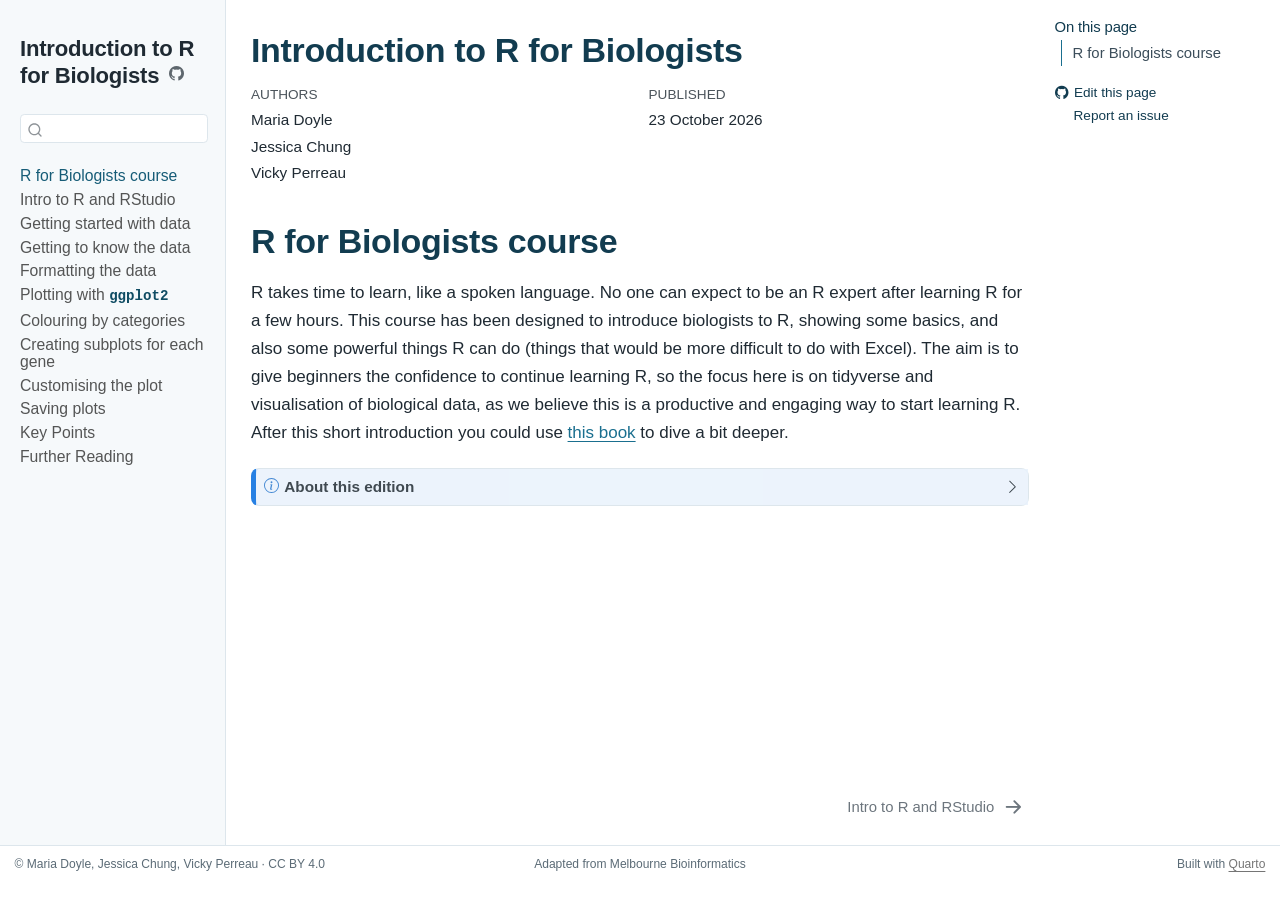
==== docs/index.html @ c5f33913 "Convert Introduction to R for Biologists to a Quarto book" ====
<!DOCTYPE html>
<html xmlns="http://www.w3.org/1999/xhtml" lang="en" xml:lang="en"><head>

<meta charset="utf-8">
<meta name="generator" content="quarto-1.4.554">

<meta name="viewport" content="width=device-width, initial-scale=1.0, user-scalable=yes">

<meta name="author" content="Maria Doyle">
<meta name="author" content="Jessica Chung">
<meta name="author" content="Vicky Perreau">
<meta name="dcterms.date" content="2026-10-23">

<title>Introduction to R for Biologists</title>
<style>
code{white-space: pre-wrap;}
span.smallcaps{font-variant: small-caps;}
div.columns{display: flex; gap: min(4vw, 1.5em);}
div.column{flex: auto; overflow-x: auto;}
div.hanging-indent{margin-left: 1.5em; text-indent: -1.5em;}
ul.task-list{list-style: none;}
ul.task-list li input[type="checkbox"] {
  width: 0.8em;
  margin: 0 0.8em 0.2em -1em; /* quarto-specific, see https://github.com/quarto-dev/quarto-cli/issues/4556 */ 
  vertical-align: middle;
}
</style>


<script src="site_libs/quarto-nav/quarto-nav.js"></script>
<script src="site_libs/quarto-nav/headroom.min.js"></script>
<script src="site_libs/clipboard/clipboard.min.js"></script>
<script src="site_libs/quarto-search/autocomplete.umd.js"></script>
<script src="site_libs/quarto-search/fuse.min.js"></script>
<script src="site_libs/quarto-search/quarto-search.js"></script>
<meta name="quarto:offset" content="./">
<link href="./chapters/02-intro-r-and-rstudio.html" rel="next">
<script src="site_libs/quarto-html/quarto.js"></script>
<script src="site_libs/quarto-html/popper.min.js"></script>
<script src="site_libs/quarto-html/tippy.umd.min.js"></script>
<script src="site_libs/quarto-html/anchor.min.js"></script>
<link href="site_libs/quarto-html/tippy.css" rel="stylesheet">
<link href="site_libs/quarto-html/quarto-syntax-highlighting.css" rel="stylesheet" id="quarto-text-highlighting-styles">
<script src="site_libs/bootstrap/bootstrap.min.js"></script>
<link href="site_libs/bootstrap/bootstrap-icons.css" rel="stylesheet">
<link href="site_libs/bootstrap/bootstrap.min.css" rel="stylesheet" id="quarto-bootstrap" data-mode="light">
<script id="quarto-search-options" type="application/json">{
  "location": "sidebar",
  "copy-button": false,
  "collapse-after": 3,
  "panel-placement": "start",
  "type": "textbox",
  "limit": 50,
  "keyboard-shortcut": [
    "f",
    "/",
    "s"
  ],
  "show-item-context": false,
  "language": {
    "search-no-results-text": "No results",
    "search-matching-documents-text": "matching documents",
    "search-copy-link-title": "Copy link to search",
    "search-hide-matches-text": "Hide additional matches",
    "search-more-match-text": "more match in this document",
    "search-more-matches-text": "more matches in this document",
    "search-clear-button-title": "Clear",
    "search-text-placeholder": "",
    "search-detached-cancel-button-title": "Cancel",
    "search-submit-button-title": "Submit",
    "search-label": "Search"
  }
}</script>
<link href="site_libs/pagedtable-1.1/css/pagedtable.css" rel="stylesheet">
<script src="site_libs/pagedtable-1.1/js/pagedtable.js"></script>


</head>

<body class="nav-sidebar docked">

<div id="quarto-search-results"></div>
  <header id="quarto-header" class="headroom fixed-top">
  <nav class="quarto-secondary-nav">
    <div class="container-fluid d-flex">
      <button type="button" class="quarto-btn-toggle btn" data-bs-toggle="collapse" data-bs-target=".quarto-sidebar-collapse-item" aria-controls="quarto-sidebar" aria-expanded="false" aria-label="Toggle sidebar navigation" onclick="if (window.quartoToggleHeadroom) { window.quartoToggleHeadroom(); }">
        <i class="bi bi-layout-text-sidebar-reverse"></i>
      </button>
        <nav class="quarto-page-breadcrumbs" aria-label="breadcrumb"><ol class="breadcrumb"><li class="breadcrumb-item"><a href="./index.html"><span class="chapter-title">R for Biologists course</span></a></li></ol></nav>
        <a class="flex-grow-1" role="button" data-bs-toggle="collapse" data-bs-target=".quarto-sidebar-collapse-item" aria-controls="quarto-sidebar" aria-expanded="false" aria-label="Toggle sidebar navigation" onclick="if (window.quartoToggleHeadroom) { window.quartoToggleHeadroom(); }">      
        </a>
      <button type="button" class="btn quarto-search-button" aria-label="" onclick="window.quartoOpenSearch();">
        <i class="bi bi-search"></i>
      </button>
    </div>
  </nav>
</header>
<!-- content -->
<div id="quarto-content" class="quarto-container page-columns page-rows-contents page-layout-article">
<!-- sidebar -->
  <nav id="quarto-sidebar" class="sidebar collapse collapse-horizontal quarto-sidebar-collapse-item sidebar-navigation docked overflow-auto">
    <div class="pt-lg-2 mt-2 text-left sidebar-header">
    <div class="sidebar-title mb-0 py-0">
      <a href="./">Introduction to R for Biologists</a> 
        <div class="sidebar-tools-main">
    <a href="https://github.com/Thanh-Phuc/intro-r-biologists" title="Source Code" class="quarto-navigation-tool px-1" aria-label="Source Code"><i class="bi bi-github"></i></a>
</div>
    </div>
      </div>
        <div class="mt-2 flex-shrink-0 align-items-center">
        <div class="sidebar-search">
        <div id="quarto-search" class="" title="Search"></div>
        </div>
        </div>
    <div class="sidebar-menu-container"> 
    <ul class="list-unstyled mt-1">
        <li class="sidebar-item">
  <div class="sidebar-item-container"> 
  <a href="./index.html" class="sidebar-item-text sidebar-link active"><span class="chapter-title">R for Biologists course</span></a>
  </div>
</li>
        <li class="sidebar-item">
  <div class="sidebar-item-container"> 
  <a href="./chapters/02-intro-r-and-rstudio.html" class="sidebar-item-text sidebar-link"><span class="chapter-title">Intro to R and RStudio</span></a>
  </div>
</li>
        <li class="sidebar-item">
  <div class="sidebar-item-container"> 
  <a href="./chapters/03-getting-started-with-data.html" class="sidebar-item-text sidebar-link"><span class="chapter-title">Getting started with data</span></a>
  </div>
</li>
        <li class="sidebar-item">
  <div class="sidebar-item-container"> 
  <a href="./chapters/04-getting-to-know-the-data.html" class="sidebar-item-text sidebar-link"><span class="chapter-title">Getting to know the data</span></a>
  </div>
</li>
        <li class="sidebar-item">
  <div class="sidebar-item-container"> 
  <a href="./chapters/05-formatting-the-data.html" class="sidebar-item-text sidebar-link"><span class="chapter-title">Formatting the data</span></a>
  </div>
</li>
        <li class="sidebar-item">
  <div class="sidebar-item-container"> 
  <a href="./chapters/06-plotting-with-ggplot2.html" class="sidebar-item-text sidebar-link"><span class="chapter-title">Plotting with <strong><code>ggplot2</code></strong></span></a>
  </div>
</li>
        <li class="sidebar-item">
  <div class="sidebar-item-container"> 
  <a href="./chapters/07-colouring-by-categories.html" class="sidebar-item-text sidebar-link"><span class="chapter-title">Colouring by categories</span></a>
  </div>
</li>
        <li class="sidebar-item">
  <div class="sidebar-item-container"> 
  <a href="./chapters/08-creating-subplots-for-each-gene.html" class="sidebar-item-text sidebar-link"><span class="chapter-title">Creating subplots for each gene</span></a>
  </div>
</li>
        <li class="sidebar-item">
  <div class="sidebar-item-container"> 
  <a href="./chapters/09-customising-the-plot.html" class="sidebar-item-text sidebar-link"><span class="chapter-title">Customising the plot</span></a>
  </div>
</li>
        <li class="sidebar-item">
  <div class="sidebar-item-container"> 
  <a href="./chapters/10-saving-plots.html" class="sidebar-item-text sidebar-link"><span class="chapter-title">Saving plots</span></a>
  </div>
</li>
        <li class="sidebar-item">
  <div class="sidebar-item-container"> 
  <a href="./chapters/11-key-points.html" class="sidebar-item-text sidebar-link"><span class="chapter-title">Key Points</span></a>
  </div>
</li>
        <li class="sidebar-item">
  <div class="sidebar-item-container"> 
  <a href="./chapters/12-further-reading.html" class="sidebar-item-text sidebar-link"><span class="chapter-title">Further Reading</span></a>
  </div>
</li>
    </ul>
    </div>
</nav>
<div id="quarto-sidebar-glass" class="quarto-sidebar-collapse-item" data-bs-toggle="collapse" data-bs-target=".quarto-sidebar-collapse-item"></div>
<!-- margin-sidebar -->
    <div id="quarto-margin-sidebar" class="sidebar margin-sidebar">
        <nav id="TOC" role="doc-toc" class="toc-active">
    <h2 id="toc-title">On this page</h2>
   
  <ul>
  <li><a href="#r-for-biologists-course" id="toc-r-for-biologists-course" class="nav-link active" data-scroll-target="#r-for-biologists-course">R for Biologists course</a></li>
  </ul>
<div class="toc-actions"><ul><li><a href="https://github.com/Thanh-Phuc/intro-r-biologists/edit/main/index.qmd" class="toc-action"><i class="bi bi-github"></i>Edit this page</a></li><li><a href="https://github.com/Thanh-Phuc/intro-r-biologists/issues/new" class="toc-action"><i class="bi empty"></i>Report an issue</a></li></ul></div></nav>
    </div>
<!-- main -->
<main class="content" id="quarto-document-content">

<header id="title-block-header" class="quarto-title-block default">
<div class="quarto-title">
<h1 class="title">Introduction to R for Biologists</h1>
</div>



<div class="quarto-title-meta">

    <div>
    <div class="quarto-title-meta-heading">Authors</div>
    <div class="quarto-title-meta-contents">
             <p>Maria Doyle </p>
             <p>Jessica Chung </p>
             <p>Vicky Perreau </p>
          </div>
  </div>
    
    <div>
    <div class="quarto-title-meta-heading">Published</div>
    <div class="quarto-title-meta-contents">
      <p class="date">23 October 2026</p>
    </div>
  </div>
  
    
  </div>
  


</header>


<section id="r-for-biologists-course" class="level1">
<h1>R for Biologists course</h1>
<p>R takes time to learn, like a spoken language. No one can expect to be an R expert after learning R for a few hours. This course has been designed to introduce biologists to R, showing some basics, and also some powerful things R can do (things that would be more difficult to do with Excel). The aim is to give beginners the confidence to continue learning R, so the focus here is on tidyverse and visualisation of biological data, as we believe this is a productive and engaging way to start learning R. After this short introduction you could use <a href="https://bookdown.org/ansellbr/WEHI_tidyR_course_book">this book</a> to dive a bit deeper.</p>
<div class="callout callout-style-default callout-note callout-titled">
<div class="callout-header d-flex align-content-center" data-bs-toggle="collapse" data-bs-target=".callout-1-contents" aria-controls="callout-1" aria-expanded="false" aria-label="Toggle callout">
<div class="callout-icon-container">
<i class="callout-icon"></i>
</div>
<div class="callout-title-container flex-fill">
About this edition
</div>
<div class="callout-btn-toggle d-inline-block border-0 py-1 ps-1 pe-0 float-end"><i class="callout-toggle"></i></div>
</div>
<div id="callout-1" class="callout-1-contents callout-collapse collapse">
<div class="callout-body-container callout-body">
<p>This Quarto book reproduces the <em>Introduction to R for Biologists</em> course by Maria Doyle, Jessica Chung and Vicky Perreau (Melbourne Bioinformatics), originally published as a single-page R Markdown document. The text, code, exercises and figures are unchanged; the chapters are the original top-level sections.</p>
<p>Source: <a href="https://github.com/mblue9/r-intro-biologists">mblue9/r-intro-biologists</a> · Licence: <a href="https://creativecommons.org/licenses/by/4.0/">CC BY 4.0</a></p>
</div>
</div>
</div>


</section>

</main> <!-- /main -->
<script id="quarto-html-after-body" type="application/javascript">
window.document.addEventListener("DOMContentLoaded", function (event) {
  const toggleBodyColorMode = (bsSheetEl) => {
    const mode = bsSheetEl.getAttribute("data-mode");
    const bodyEl = window.document.querySelector("body");
    if (mode === "dark") {
      bodyEl.classList.add("quarto-dark");
      bodyEl.classList.remove("quarto-light");
    } else {
      bodyEl.classList.add("quarto-light");
      bodyEl.classList.remove("quarto-dark");
    }
  }
  const toggleBodyColorPrimary = () => {
    const bsSheetEl = window.document.querySelector("link#quarto-bootstrap");
    if (bsSheetEl) {
      toggleBodyColorMode(bsSheetEl);
    }
  }
  toggleBodyColorPrimary();  
  const icon = "";
  const anchorJS = new window.AnchorJS();
  anchorJS.options = {
    placement: 'right',
    icon: icon
  };
  anchorJS.add('.anchored');
  const isCodeAnnotation = (el) => {
    for (const clz of el.classList) {
      if (clz.startsWith('code-annotation-')) {                     
        return true;
      }
    }
    return false;
  }
  const clipboard = new window.ClipboardJS('.code-copy-button', {
    text: function(trigger) {
      const codeEl = trigger.previousElementSibling.cloneNode(true);
      for (const childEl of codeEl.children) {
        if (isCodeAnnotation(childEl)) {
          childEl.remove();
        }
      }
      return codeEl.innerText;
    }
  });
  clipboard.on('success', function(e) {
    // button target
    const button = e.trigger;
    // don't keep focus
    button.blur();
    // flash "checked"
    button.classList.add('code-copy-button-checked');
    var currentTitle = button.getAttribute("title");
    button.setAttribute("title", "Copied!");
    let tooltip;
    if (window.bootstrap) {
      button.setAttribute("data-bs-toggle", "tooltip");
      button.setAttribute("data-bs-placement", "left");
      button.setAttribute("data-bs-title", "Copied!");
      tooltip = new bootstrap.Tooltip(button, 
        { trigger: "manual", 
          customClass: "code-copy-button-tooltip",
          offset: [0, -8]});
      tooltip.show();    
    }
    setTimeout(function() {
      if (tooltip) {
        tooltip.hide();
        button.removeAttribute("data-bs-title");
        button.removeAttribute("data-bs-toggle");
        button.removeAttribute("data-bs-placement");
      }
      button.setAttribute("title", currentTitle);
      button.classList.remove('code-copy-button-checked');
    }, 1000);
    // clear code selection
    e.clearSelection();
  });
    var localhostRegex = new RegExp(/^(?:http|https):\/\/localhost\:?[0-9]*\//);
    var mailtoRegex = new RegExp(/^mailto:/);
      var filterRegex = new RegExp('/' + window.location.host + '/');
    var isInternal = (href) => {
        return filterRegex.test(href) || localhostRegex.test(href) || mailtoRegex.test(href);
    }
    // Inspect non-navigation links and adorn them if external
 	var links = window.document.querySelectorAll('a[href]:not(.nav-link):not(.navbar-brand):not(.toc-action):not(.sidebar-link):not(.sidebar-item-toggle):not(.pagination-link):not(.no-external):not([aria-hidden]):not(.dropdown-item):not(.quarto-navigation-tool)');
    for (var i=0; i<links.length; i++) {
      const link = links[i];
      if (!isInternal(link.href)) {
        // undo the damage that might have been done by quarto-nav.js in the case of
        // links that we want to consider external
        if (link.dataset.originalHref !== undefined) {
          link.href = link.dataset.originalHref;
        }
          // target, if specified
          link.setAttribute("target", "_blank");
          if (link.getAttribute("rel") === null) {
            link.setAttribute("rel", "noopener");
          }
      }
    }
  function tippyHover(el, contentFn, onTriggerFn, onUntriggerFn) {
    const config = {
      allowHTML: true,
      maxWidth: 500,
      delay: 100,
      arrow: false,
      appendTo: function(el) {
          return el.parentElement;
      },
      interactive: true,
      interactiveBorder: 10,
      theme: 'quarto',
      placement: 'bottom-start',
    };
    if (contentFn) {
      config.content = contentFn;
    }
    if (onTriggerFn) {
      config.onTrigger = onTriggerFn;
    }
    if (onUntriggerFn) {
      config.onUntrigger = onUntriggerFn;
    }
    window.tippy(el, config); 
  }
  const noterefs = window.document.querySelectorAll('a[role="doc-noteref"]');
  for (var i=0; i<noterefs.length; i++) {
    const ref = noterefs[i];
    tippyHover(ref, function() {
      // use id or data attribute instead here
      let href = ref.getAttribute('data-footnote-href') || ref.getAttribute('href');
      try { href = new URL(href).hash; } catch {}
      const id = href.replace(/^#\/?/, "");
      const note = window.document.getElementById(id);
      if (note) {
        return note.innerHTML;
      } else {
        return "";
      }
    });
  }
  const xrefs = window.document.querySelectorAll('a.quarto-xref');
  const processXRef = (id, note) => {
    // Strip column container classes
    const stripColumnClz = (el) => {
      el.classList.remove("page-full", "page-columns");
      if (el.children) {
        for (const child of el.children) {
          stripColumnClz(child);
        }
      }
    }
    stripColumnClz(note)
    if (id === null || id.startsWith('sec-')) {
      // Special case sections, only their first couple elements
      const container = document.createElement("div");
      if (note.children && note.children.length > 2) {
        container.appendChild(note.children[0].cloneNode(true));
        for (let i = 1; i < note.children.length; i++) {
          const child = note.children[i];
          if (child.tagName === "P" && child.innerText === "") {
            continue;
          } else {
            container.appendChild(child.cloneNode(true));
            break;
          }
        }
        if (window.Quarto?.typesetMath) {
          window.Quarto.typesetMath(container);
        }
        return container.innerHTML
      } else {
        if (window.Quarto?.typesetMath) {
          window.Quarto.typesetMath(note);
        }
        return note.innerHTML;
      }
    } else {
      // Remove any anchor links if they are present
      const anchorLink = note.querySelector('a.anchorjs-link');
      if (anchorLink) {
        anchorLink.remove();
      }
      if (window.Quarto?.typesetMath) {
        window.Quarto.typesetMath(note);
      }
      // TODO in 1.5, we should make sure this works without a callout special case
      if (note.classList.contains("callout")) {
        return note.outerHTML;
      } else {
        return note.innerHTML;
      }
    }
  }
  for (var i=0; i<xrefs.length; i++) {
    const xref = xrefs[i];
    tippyHover(xref, undefined, function(instance) {
      instance.disable();
      let url = xref.getAttribute('href');
      let hash = undefined; 
      if (url.startsWith('#')) {
        hash = url;
      } else {
        try { hash = new URL(url).hash; } catch {}
      }
      if (hash) {
        const id = hash.replace(/^#\/?/, "");
        const note = window.document.getElementById(id);
        if (note !== null) {
          try {
            const html = processXRef(id, note.cloneNode(true));
            instance.setContent(html);
          } finally {
            instance.enable();
            instance.show();
          }
        } else {
          // See if we can fetch this
          fetch(url.split('#')[0])
          .then(res => res.text())
          .then(html => {
            const parser = new DOMParser();
            const htmlDoc = parser.parseFromString(html, "text/html");
            const note = htmlDoc.getElementById(id);
            if (note !== null) {
              const html = processXRef(id, note);
              instance.setContent(html);
            } 
          }).finally(() => {
            instance.enable();
            instance.show();
          });
        }
      } else {
        // See if we can fetch a full url (with no hash to target)
        // This is a special case and we should probably do some content thinning / targeting
        fetch(url)
        .then(res => res.text())
        .then(html => {
          const parser = new DOMParser();
          const htmlDoc = parser.parseFromString(html, "text/html");
          const note = htmlDoc.querySelector('main.content');
          if (note !== null) {
            // This should only happen for chapter cross references
            // (since there is no id in the URL)
            // remove the first header
            if (note.children.length > 0 && note.children[0].tagName === "HEADER") {
              note.children[0].remove();
            }
            const html = processXRef(null, note);
            instance.setContent(html);
          } 
        }).finally(() => {
          instance.enable();
          instance.show();
        });
      }
    }, function(instance) {
    });
  }
      let selectedAnnoteEl;
      const selectorForAnnotation = ( cell, annotation) => {
        let cellAttr = 'data-code-cell="' + cell + '"';
        let lineAttr = 'data-code-annotation="' +  annotation + '"';
        const selector = 'span[' + cellAttr + '][' + lineAttr + ']';
        return selector;
      }
      const selectCodeLines = (annoteEl) => {
        const doc = window.document;
        const targetCell = annoteEl.getAttribute("data-target-cell");
        const targetAnnotation = annoteEl.getAttribute("data-target-annotation");
        const annoteSpan = window.document.querySelector(selectorForAnnotation(targetCell, targetAnnotation));
        const lines = annoteSpan.getAttribute("data-code-lines").split(",");
        const lineIds = lines.map((line) => {
          return targetCell + "-" + line;
        })
        let top = null;
        let height = null;
        let parent = null;
        if (lineIds.length > 0) {
            //compute the position of the single el (top and bottom and make a div)
            const el = window.document.getElementById(lineIds[0]);
            top = el.offsetTop;
            height = el.offsetHeight;
            parent = el.parentElement.parentElement;
          if (lineIds.length > 1) {
            const lastEl = window.document.getElementById(lineIds[lineIds.length - 1]);
            const bottom = lastEl.offsetTop + lastEl.offsetHeight;
            height = bottom - top;
          }
          if (top !== null && height !== null && parent !== null) {
            // cook up a div (if necessary) and position it 
            let div = window.document.getElementById("code-annotation-line-highlight");
            if (div === null) {
              div = window.document.createElement("div");
              div.setAttribute("id", "code-annotation-line-highlight");
              div.style.position = 'absolute';
              parent.appendChild(div);
            }
            div.style.top = top - 2 + "px";
            div.style.height = height + 4 + "px";
            div.style.left = 0;
            let gutterDiv = window.document.getElementById("code-annotation-line-highlight-gutter");
            if (gutterDiv === null) {
              gutterDiv = window.document.createElement("div");
              gutterDiv.setAttribute("id", "code-annotation-line-highlight-gutter");
              gutterDiv.style.position = 'absolute';
              const codeCell = window.document.getElementById(targetCell);
              const gutter = codeCell.querySelector('.code-annotation-gutter');
              gutter.appendChild(gutterDiv);
            }
            gutterDiv.style.top = top - 2 + "px";
            gutterDiv.style.height = height + 4 + "px";
          }
          selectedAnnoteEl = annoteEl;
        }
      };
      const unselectCodeLines = () => {
        const elementsIds = ["code-annotation-line-highlight", "code-annotation-line-highlight-gutter"];
        elementsIds.forEach((elId) => {
          const div = window.document.getElementById(elId);
          if (div) {
            div.remove();
          }
        });
        selectedAnnoteEl = undefined;
      };
        // Handle positioning of the toggle
    window.addEventListener(
      "resize",
      throttle(() => {
        elRect = undefined;
        if (selectedAnnoteEl) {
          selectCodeLines(selectedAnnoteEl);
        }
      }, 10)
    );
    function throttle(fn, ms) {
    let throttle = false;
    let timer;
      return (...args) => {
        if(!throttle) { // first call gets through
            fn.apply(this, args);
            throttle = true;
        } else { // all the others get throttled
            if(timer) clearTimeout(timer); // cancel #2
            timer = setTimeout(() => {
              fn.apply(this, args);
              timer = throttle = false;
            }, ms);
        }
      };
    }
      // Attach click handler to the DT
      const annoteDls = window.document.querySelectorAll('dt[data-target-cell]');
      for (const annoteDlNode of annoteDls) {
        annoteDlNode.addEventListener('click', (event) => {
          const clickedEl = event.target;
          if (clickedEl !== selectedAnnoteEl) {
            unselectCodeLines();
            const activeEl = window.document.querySelector('dt[data-target-cell].code-annotation-active');
            if (activeEl) {
              activeEl.classList.remove('code-annotation-active');
            }
            selectCodeLines(clickedEl);
            clickedEl.classList.add('code-annotation-active');
          } else {
            // Unselect the line
            unselectCodeLines();
            clickedEl.classList.remove('code-annotation-active');
          }
        });
      }
  const findCites = (el) => {
    const parentEl = el.parentElement;
    if (parentEl) {
      const cites = parentEl.dataset.cites;
      if (cites) {
        return {
          el,
          cites: cites.split(' ')
        };
      } else {
        return findCites(el.parentElement)
      }
    } else {
      return undefined;
    }
  };
  var bibliorefs = window.document.querySelectorAll('a[role="doc-biblioref"]');
  for (var i=0; i<bibliorefs.length; i++) {
    const ref = bibliorefs[i];
    const citeInfo = findCites(ref);
    if (citeInfo) {
      tippyHover(citeInfo.el, function() {
        var popup = window.document.createElement('div');
        citeInfo.cites.forEach(function(cite) {
          var citeDiv = window.document.createElement('div');
          citeDiv.classList.add('hanging-indent');
          citeDiv.classList.add('csl-entry');
          var biblioDiv = window.document.getElementById('ref-' + cite);
          if (biblioDiv) {
            citeDiv.innerHTML = biblioDiv.innerHTML;
          }
          popup.appendChild(citeDiv);
        });
        return popup.innerHTML;
      });
    }
  }
});
</script>
<nav class="page-navigation">
  <div class="nav-page nav-page-previous">
  </div>
  <div class="nav-page nav-page-next">
      <a href="./chapters/02-intro-r-and-rstudio.html" class="pagination-link" aria-label="Intro to R and RStudio">
        <span class="nav-page-text"><span class="chapter-title">Intro to R and RStudio</span></span> <i class="bi bi-arrow-right-short"></i>
      </a>
  </div>
</nav>
</div> <!-- /content -->
<footer class="footer">
  <div class="nav-footer">
    <div class="nav-footer-left">
<p>© Maria Doyle, Jessica Chung, Vicky Perreau · CC BY 4.0</p>
</div>   
    <div class="nav-footer-center">
<p>Adapted from Melbourne Bioinformatics</p>
<div class="toc-actions d-sm-block d-md-none"><ul><li><a href="https://github.com/Thanh-Phuc/intro-r-biologists/edit/main/index.qmd" class="toc-action"><i class="bi bi-github"></i>Edit this page</a></li><li><a href="https://github.com/Thanh-Phuc/intro-r-biologists/issues/new" class="toc-action"><i class="bi empty"></i>Report an issue</a></li></ul></div></div>
    <div class="nav-footer-right">
<p>Built with <a href="https://quarto.org">Quarto</a></p>
</div>
  </div>
</footer>




</body></html>
---- docs/site_libs/quarto-html/tippy.css ----
.tippy-box[data-animation=fade][data-state=hidden]{opacity:0}[data-tippy-root]{max-width:calc(100vw - 10px)}.tippy-box{position:relative;background-color:#333;color:#fff;border-radius:4px;font-size:14px;line-height:1.4;white-space:normal;outline:0;transition-property:transform,visibility,opacity}.tippy-box[data-placement^=top]>.tippy-arrow{bottom:0}.tippy-box[data-placement^=top]>.tippy-arrow:before{bottom:-7px;left:0;border-width:8px 8px 0;border-top-color:initial;transform-origin:center top}.tippy-box[data-placement^=bottom]>.tippy-arrow{top:0}.tippy-box[data-placement^=bottom]>.tippy-arrow:before{top:-7px;left:0;border-width:0 8px 8px;border-bottom-color:initial;transform-origin:center bottom}.tippy-box[data-placement^=left]>.tippy-arrow{right:0}.tippy-box[data-placement^=left]>.tippy-arrow:before{border-width:8px 0 8px 8px;border-left-color:initial;right:-7px;transform-origin:center left}.tippy-box[data-placement^=right]>.tippy-arrow{left:0}.tippy-box[data-placement^=right]>.tippy-arrow:before{left:-7px;border-width:8px 8px 8px 0;border-right-color:initial;transform-origin:center right}.tippy-box[data-inertia][data-state=visible]{transition-timing-function:cubic-bezier(.54,1.5,.38,1.11)}.tippy-arrow{width:16px;height:16px;color:#333}.tippy-arrow:before{content:"";position:absolute;border-color:transparent;border-style:solid}.tippy-content{position:relative;padding:5px 9px;z-index:1}
---- docs/site_libs/quarto-html/quarto-syntax-highlighting.css ----
/* quarto syntax highlight colors */
:root {
  --quarto-hl-ot-color: #003B4F;
  --quarto-hl-at-color: #657422;
  --quarto-hl-ss-color: #20794D;
  --quarto-hl-an-color: #5E5E5E;
  --quarto-hl-fu-color: #4758AB;
  --quarto-hl-st-color: #20794D;
  --quarto-hl-cf-color: #003B4F;
  --quarto-hl-op-color: #5E5E5E;
  --quarto-hl-er-color: #AD0000;
  --quarto-hl-bn-color: #AD0000;
  --quarto-hl-al-color: #AD0000;
  --quarto-hl-va-color: #111111;
  --quarto-hl-bu-color: inherit;
  --quarto-hl-ex-color: inherit;
  --quarto-hl-pp-color: #AD0000;
  --quarto-hl-in-color: #5E5E5E;
  --quarto-hl-vs-color: #20794D;
  --quarto-hl-wa-color: #5E5E5E;
  --quarto-hl-do-color: #5E5E5E;
  --quarto-hl-im-color: #00769E;
  --quarto-hl-ch-color: #20794D;
  --quarto-hl-dt-color: #AD0000;
  --quarto-hl-fl-color: #AD0000;
  --quarto-hl-co-color: #5E5E5E;
  --quarto-hl-cv-color: #5E5E5E;
  --quarto-hl-cn-color: #8f5902;
  --quarto-hl-sc-color: #5E5E5E;
  --quarto-hl-dv-color: #AD0000;
  --quarto-hl-kw-color: #003B4F;
}

/* other quarto variables */
:root {
  --quarto-font-monospace: "SFMono-Regular", "JetBrains Mono", Menlo, Consolas, "Liberation Mono", monospace;
}

pre > code.sourceCode > span {
  color: #003B4F;
}

code span {
  color: #003B4F;
}

code.sourceCode > span {
  color: #003B4F;
}

div.sourceCode,
div.sourceCode pre.sourceCode {
  color: #003B4F;
}

code span.ot {
  color: #003B4F;
  font-style: inherit;
}

code span.at {
  color: #657422;
  font-style: inherit;
}

code span.ss {
  color: #20794D;
  font-style: inherit;
}

code span.an {
  color: #5E5E5E;
  font-style: inherit;
}

code span.fu {
  color: #4758AB;
  font-style: inherit;
}

code span.st {
  color: #20794D;
  font-style: inherit;
}

code span.cf {
  color: #003B4F;
  font-style: inherit;
}

code span.op {
  color: #5E5E5E;
  font-style: inherit;
}

code span.er {
  color: #AD0000;
  font-style: inherit;
}

code span.bn {
  color: #AD0000;
  font-style: inherit;
}

code span.al {
  color: #AD0000;
  font-style: inherit;
}

code span.va {
  color: #111111;
  font-style: inherit;
}

code span.bu {
  font-style: inherit;
}

code span.ex {
  font-style: inherit;
}

code span.pp {
  color: #AD0000;
  font-style: inherit;
}

code span.in {
  color: #5E5E5E;
  font-style: inherit;
}

code span.vs {
  color: #20794D;
  font-style: inherit;
}

code span.wa {
  color: #5E5E5E;
  font-style: italic;
}

code span.do {
  color: #5E5E5E;
  font-style: italic;
}

code span.im {
  color: #00769E;
  font-style: inherit;
}

code span.ch {
  color: #20794D;
  font-style: inherit;
}

code span.dt {
  color: #AD0000;
  font-style: inherit;
}

code span.fl {
  color: #AD0000;
  font-style: inherit;
}

code span.co {
  color: #5E5E5E;
  font-style: inherit;
}

code span.cv {
  color: #5E5E5E;
  font-style: italic;
}

code span.cn {
  color: #8f5902;
  font-style: inherit;
}

code span.sc {
  color: #5E5E5E;
  font-style: inherit;
}

code span.dv {
  color: #AD0000;
  font-style: inherit;
}

code span.kw {
  color: #003B4F;
  font-style: inherit;
}

.prevent-inlining {
  content: "</";
}

/*# sourceMappingURL=debc5d5d77c3f9108843748ff7464032.css.map */
---- docs/site_libs/pagedtable-1.1/css/pagedtable.css ----
.pagedtable {
  overflow: auto;
  padding-left: 8px;
  padding-right: 8px;
}

.pagedtable-wrapper {
  border: 1px solid #ccc;
  border-radius: 4px;
  margin-bottom: 10px;
}

.pagedtable table {
  width: 100%;
  max-width: 100%;
  margin: 0;
}

.pagedtable th {
  padding: 0 5px 0 5px;
  border: none;
  border-bottom: 2px solid #dddddd;

  min-width: 45px;
}

.pagedtable-empty th {
  display: none;
}

.pagedtable td {
  padding: 0 4px 0 4px;
}

.pagedtable .even {
  background-color: rgba(140, 140, 140, 0.1);
}

.pagedtable-padding-col {
  display: none;
}

.pagedtable a {
  -webkit-touch-callout: none;
  -webkit-user-select: none;
  -khtml-user-select: none;
  -moz-user-select: none;
  -ms-user-select: none;
  user-select: none;
}

.pagedtable-index-nav {
  cursor: pointer;
  padding: 0 5px 0 5px;
  float: right;
  border: 0;
}

.pagedtable-index-nav-disabled {
  cursor: default;
  text-decoration: none;
  color: #999;
}

a.pagedtable-index-nav-disabled:hover {
  text-decoration: none;
  color: #999;
}

.pagedtable-indexes {
  cursor: pointer;
  float: right;
  border: 0;
}

.pagedtable-index-current {
  cursor: default;
  text-decoration: none;
  font-weight: bold;
  color: #333;
  border: 0;
}

a.pagedtable-index-current:hover {
  text-decoration: none;
  font-weight: bold;
  color: #333;
}

.pagedtable-index {
  width: 30px;
  display: inline-block;
  text-align: center;
  border: 0;
}

.pagedtable-index-separator-left {
  display: inline-block;
  color: #333;
  font-size: 9px;
  padding: 0 0 0 0;
  cursor: default;
}

.pagedtable-index-separator-right {
  display: inline-block;
  color: #333;
  font-size: 9px;
  padding: 0 4px 0 0;
  cursor: default;
}

.pagedtable-footer {
  padding-top: 4px;
  padding-bottom: 5px;
}

.pagedtable-not-empty .pagedtable-footer {
  border-top: 2px solid #dddddd;
}

.pagedtable-info {
  overflow: hidden;
  color: #999;
  white-space: nowrap;
  text-overflow: ellipsis;
}

.pagedtable-header-name {
  overflow: hidden;
  text-overflow: ellipsis;
}

.pagedtable-header-type {
  color: #999;
  font-weight: 400;
}

.pagedtable-na-cell {
  font-style: italic;
  opacity: 0.3;
}
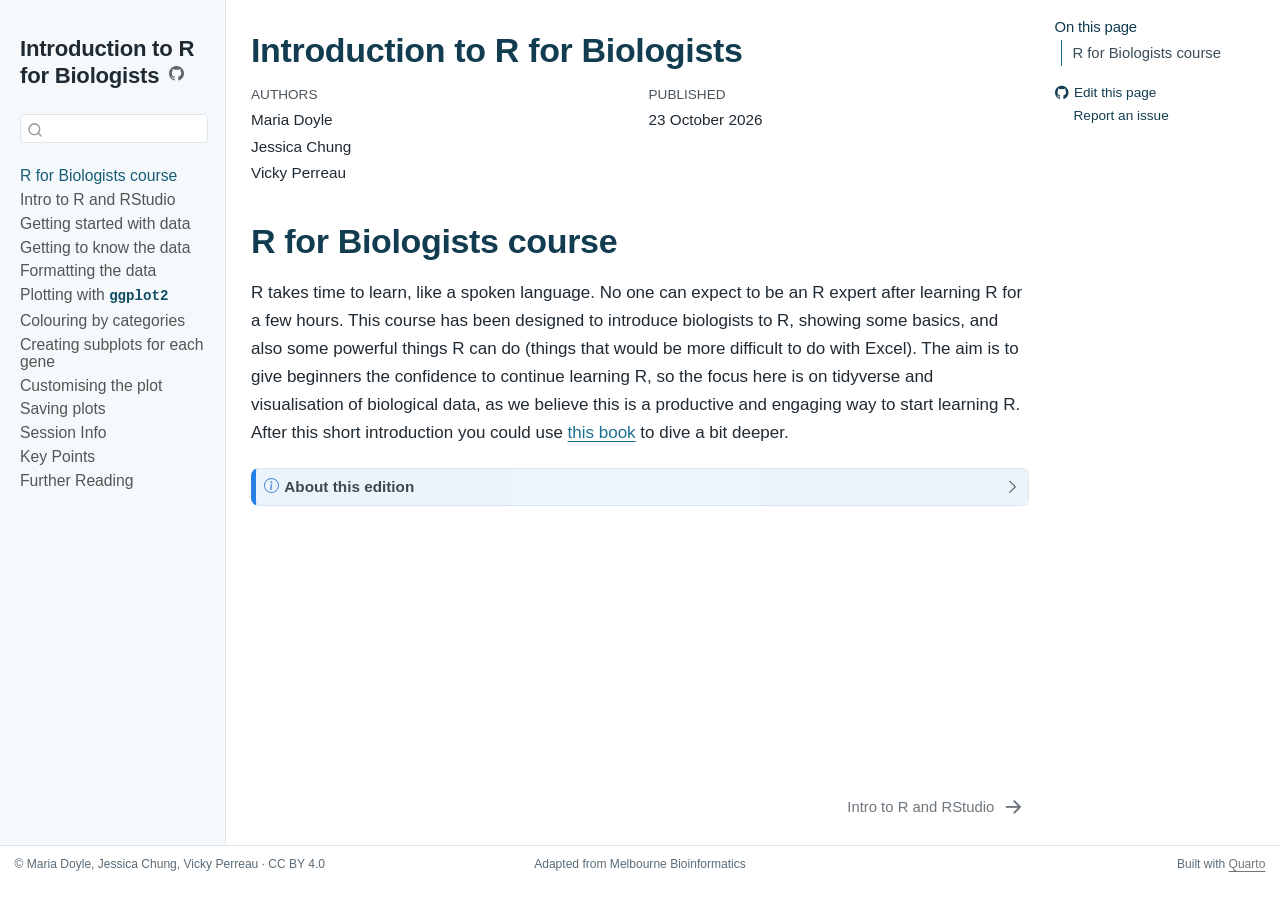
==== commit a9c434aa: "Rebuild from the published source (sample_id/gene_id, Session Info, info boxes)" ====
--- a/docs/index.html
+++ b/docs/index.html
@@ -166,12 +166,17 @@
 </li>
         <li class="sidebar-item">
   <div class="sidebar-item-container"> 
-  <a href="./chapters/11-key-points.html" class="sidebar-item-text sidebar-link"><span class="chapter-title">Key Points</span></a>
-  </div>
-</li>
-        <li class="sidebar-item">
-  <div class="sidebar-item-container"> 
-  <a href="./chapters/12-further-reading.html" class="sidebar-item-text sidebar-link"><span class="chapter-title">Further Reading</span></a>
+  <a href="./chapters/11-session-info.html" class="sidebar-item-text sidebar-link"><span class="chapter-title">Session Info</span></a>
+  </div>
+</li>
+        <li class="sidebar-item">
+  <div class="sidebar-item-container"> 
+  <a href="./chapters/12-key-points.html" class="sidebar-item-text sidebar-link"><span class="chapter-title">Key Points</span></a>
+  </div>
+</li>
+        <li class="sidebar-item">
+  <div class="sidebar-item-container"> 
+  <a href="./chapters/13-further-reading.html" class="sidebar-item-text sidebar-link"><span class="chapter-title">Further Reading</span></a>
   </div>
 </li>
     </ul>
@@ -239,8 +244,8 @@
 </div>
 <div id="callout-1" class="callout-1-contents callout-collapse collapse">
 <div class="callout-body-container callout-body">
-<p>This Quarto book reproduces the <em>Introduction to R for Biologists</em> course by Maria Doyle, Jessica Chung and Vicky Perreau (Melbourne Bioinformatics), originally published as a single-page R Markdown document. The text, code, exercises and figures are unchanged; the chapters are the original top-level sections.</p>
-<p>Source: <a href="https://github.com/mblue9/r-intro-biologists">mblue9/r-intro-biologists</a> · Licence: <a href="https://creativecommons.org/licenses/by/4.0/">CC BY 4.0</a></p>
+<p>This Quarto book reproduces the <em>Introduction to R for Biologists</em> course by Maria Doyle, Jessica Chung and Vicky Perreau (Melbourne Bioinformatics), published as a single-page R Markdown document. The text, code, exercises and figures are unchanged; the chapters are the original top-level sections.</p>
+<p>Source: <a href="https://github.com/melbournebioinformatics/r-intro-biologists">melbournebioinformatics/r-intro-biologists</a> · Licence: <a href="https://creativecommons.org/licenses/by/4.0/">CC BY 4.0</a></p>
 </div>
 </div>
 </div>
